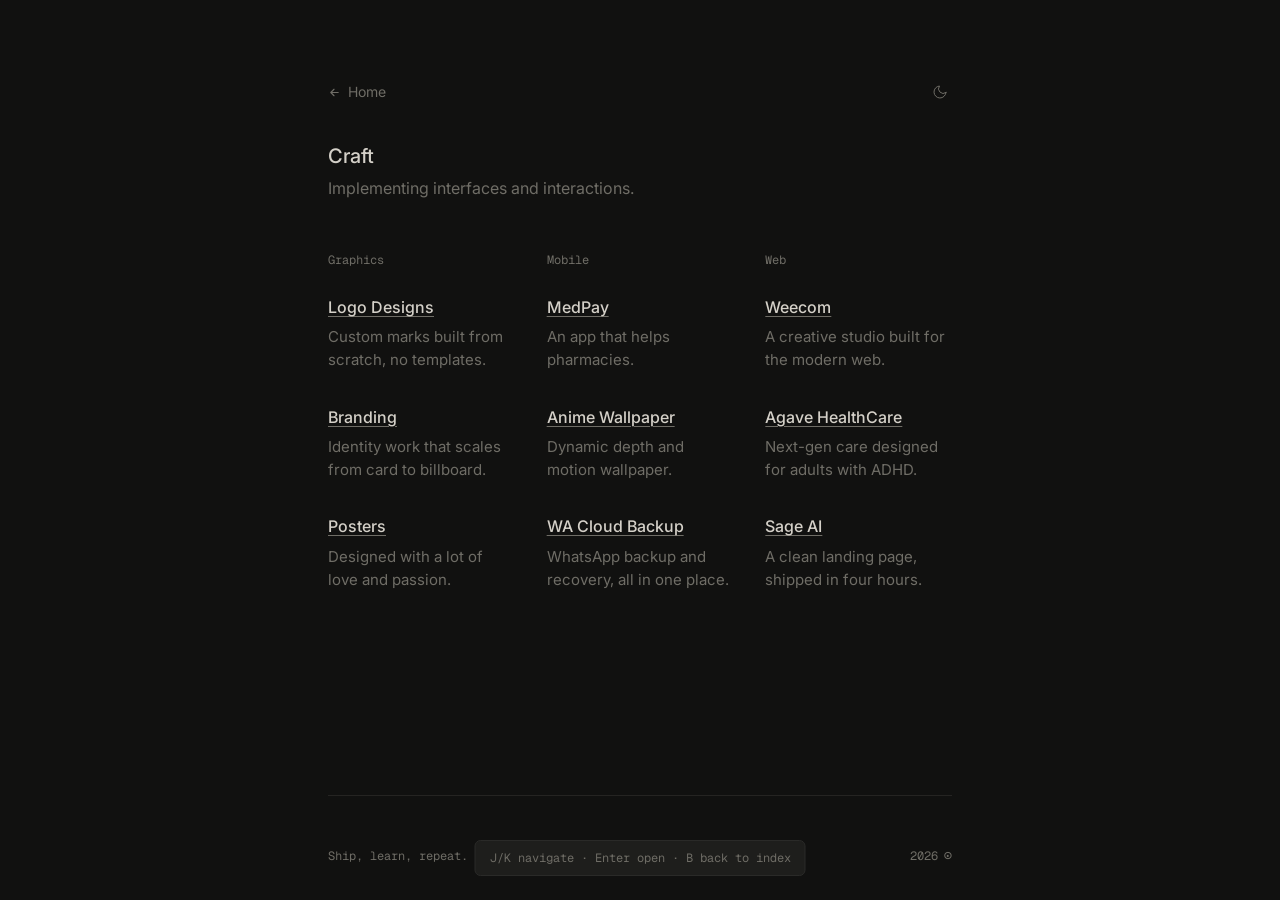
==== craft.html @ 4b4df3c6 "Add files via upload" ====
<!DOCTYPE html>
<html lang="en" data-theme="dark">

<head>
  <meta charset="UTF-8" />
  <meta name="viewport" content="width=device-width, initial-scale=1.0" />
  <title>Craft — snhk</title>
  <link rel="stylesheet" href="style.css" />
</head>

<body>

  <a href="#craft-main" class="skip-link">Skip to craft</a>

  <header class="page-header" role="banner">
    <a href="index.html" class="back-link" aria-label="Back to index">
      <svg width="13" height="13" viewBox="0 0 14 14" fill="none" xmlns="http://www.w3.org/2000/svg" aria-hidden="true">
        <path d="M11 7H3M3 7L6.5 3.5M3 7L6.5 10.5" stroke="currentColor" stroke-width="1.2" stroke-linecap="round"
          stroke-linejoin="round" />
      </svg>
      Home
    </a>
    <button class="theme-toggle" id="themeToggle" aria-label="Switch to light mode" title="Toggle theme (T)">
      <svg class="icon-moon" xmlns="http://www.w3.org/2000/svg" width="16" height="16" viewBox="0 0 24 24" fill="none"
        stroke="currentColor" stroke-width="1.5" stroke-linecap="round" stroke-linejoin="round" aria-hidden="true">
        <path d="M21 12.79A9 9 0 1 1 11.21 3 7 7 0 0 0 21 12.79z" />
      </svg>
      <svg class="icon-sun" xmlns="http://www.w3.org/2000/svg" width="16" height="16" viewBox="0 0 24 24" fill="none"
        stroke="currentColor" stroke-width="1.5" stroke-linecap="round" stroke-linejoin="round" aria-hidden="true">
        <circle cx="12" cy="12" r="5" />
        <line x1="12" y1="1" x2="12" y2="3" />
        <line x1="12" y1="21" x2="12" y2="23" />
        <line x1="4.22" y1="4.22" x2="5.64" y2="5.64" />
        <line x1="18.36" y1="18.36" x2="19.78" y2="19.78" />
        <line x1="1" y1="12" x2="3" y2="12" />
        <line x1="21" y1="12" x2="23" y2="12" />
        <line x1="4.22" y1="19.78" x2="5.64" y2="18.36" />
        <line x1="18.36" y1="5.64" x2="19.78" y2="4.22" />
      </svg>
    </button>
  </header>

  <main id="craft-main" tabindex="-1">

    <div class="craft-intro">
      <h1 class="craft-title">Craft</h1>
      <p class="craft-subtitle">Implementing interfaces and interactions.</p>
    </div>

    <div class="craft-grid">

      <!-- Column 1: Graphics -->
      <div class="craft-col">
        <h2 class="craft-col-label">Graphics</h2>
        <ul class="craft-list" role="list">
          <li class="craft-item">
            <a href="#" class="craft-item-title">Logo Designs</a>
            <p class="craft-item-desc">Custom marks built from scratch, no templates.</p>
          </li>
          <li class="craft-item">
            <a href="#" class="craft-item-title">Branding</a>
            <p class="craft-item-desc">Identity work that scales from card to billboard.</p>
          </li>
          <li class="craft-item">
            <a href="#" class="craft-item-title">Posters</a>
            <p class="craft-item-desc">Designed with a lot of love and passion.</p>
          </li>
        </ul>
      </div>

      <!-- Column 2: Mobile -->
      <div class="craft-col">
        <h2 class="craft-col-label">Mobile</h2>
        <ul class="craft-list" role="list">
          <li class="craft-item">
            <a href="#" class="craft-item-title">MedPay</a>
            <p class="craft-item-desc">An app that helps pharmacies.</p>
          </li>
          <li class="craft-item">
            <a href="#" class="craft-item-title">Anime Wallpaper</a>
            <p class="craft-item-desc">Dynamic depth and motion wallpaper.</p>
          </li>
          <li class="craft-item">
            <a href="#" class="craft-item-title">WA Cloud Backup</a>
            <p class="craft-item-desc">WhatsApp backup and recovery, all in one place.</p>
          </li>
        </ul>
      </div>

      <!-- Column 3: Web -->
      <div class="craft-col">
        <h2 class="craft-col-label">Web</h2>
        <ul class="craft-list" role="list">
          <li class="craft-item">
            <a href="#" class="craft-item-title">Weecom</a>
            <p class="craft-item-desc">A creative studio built for the modern web.</p>
          </li>
          <li class="craft-item">
            <a href="#" class="craft-item-title">Agave HealthCare</a>
            <p class="craft-item-desc">Next-gen care designed for adults with ADHD.</p>
          </li>
          <li class="craft-item">
            <a href="#" class="craft-item-title">Sage AI</a>
            <p class="craft-item-desc">A clean landing page, shipped in four hours.</p>
          </li>
        </ul>
      </div>

    </div>
  </main>

  <footer class="site-footer page-footer" role="contentinfo">
    <span class="footer-quote">Ship, learn, repeat.</span>
    <span class="footer-year">2026 <span class="footer-dot" aria-hidden="true">⊙</span></span>
  </footer>

  <div class="kbd-hint" id="kbdHint" role="status" aria-live="polite" aria-atomic="true"></div>

  <script src="script.js"></script>
</body>

</html>
---- style.css ----
/* =========================================================
   SALONI PORTFOLIO — style.css
   Single stylesheet for all pages: index, writing, craft, blog.

   Design system inspired by paco.me:
   – Precise spacing tokens
   – Smooth page-enter animations
   – Consistent layout proportions
   – Intentional whitespace
   ========================================================= */

/* --- Google Fonts --- */
@import url('https://fonts.googleapis.com/css2?family=Inter:wght@400;500;600&family=Geist+Mono:wght@400&display=swap');

/* =========================================================
   CSS VARIABLES
   ========================================================= */
:root {
  /* Spacing scale (8px base) */
  --s-1: 4px;
  --s-2: 8px;
  --s-3: 12px;
  --s-4: 16px;
  --s-5: 20px;
  --s-6: 24px;
  --s-7: 28px;
  --s-8: 32px;
  --s-9: 36px;
  --s-10: 40px;
  --s-12: 48px;
  --s-14: 56px;
  --s-16: 64px;
  --s-20: 80px;

  /* Layout */
  --content-width: 680px;
  --sidebar-width: 220px;
  --gutter: 52px;
  --page-pad: 28px;

  /* Dark theme (default) */
  --bg: #111110;
  --bg-header: #111110;
  --text: #d4d0c8;
  --text-muted: #6f6d66;
  --text-heading: #6f6d66;
  --link: #d4d0c8;
  --link-underline: #6f6d66;
  --link-hover: #ffffff;
  --border: #252422;
  --pfp-bg: #252422;
  --pfp-text: #6f6d66;
  --toggle-bg: transparent;
  --toggle-color: #6f6d66;
  --toggle-hover: #d4d0c8;
  --footer-text: #6f6d66;
  --hint-bg: #1e1e1c;
  --hint-text: #6f6d66;
  --hint-border: #2a2a28;
  --skip-bg: #252422;
  --skip-text: #d4d0c8;
  --code-bg: #1c1c1a;

  --transition: 0.2s ease;
  --ease-out: cubic-bezier(0.25, 0.46, 0.45, 0.94);
  --ease-spring: cubic-bezier(0.34, 1.56, 0.64, 1);
}

[data-theme="light"] {
  --bg: #f5f4ef;
  --bg-header: #f5f4ef;
  --text: #1a1916;
  --text-muted: #8f8d84;
  --text-heading: #8f8d84;
  --link: #1a1916;
  --link-underline: #b0aea6;
  --link-hover: #000000;
  --border: #e0dfd8;
  --pfp-bg: #e0dfd8;
  --pfp-text: #8f8d84;
  --toggle-bg: transparent;
  --toggle-color: #8f8d84;
  --toggle-hover: #1a1916;
  --footer-text: #8f8d84;
  --hint-bg: #eceae3;
  --hint-text: #8f8d84;
  --hint-border: #d6d4cc;
  --skip-bg: #e0dfd8;
  --skip-text: #1a1916;
  --code-bg: #e8e6df;
}

/* =========================================================
   RESET & BASE
   ========================================================= */
*,
*::before,
*::after {
  box-sizing: border-box;
  margin: 0;
  padding: 0;
}

html {
  scroll-behavior: smooth;
  height: 100%;
}

body {
  background: var(--bg);
  color: var(--text);
  font-family: 'Inter', system-ui, -apple-system, sans-serif;
  font-size: 16px;
  line-height: 1.7;
  -webkit-font-smoothing: antialiased;
  -moz-osx-font-smoothing: grayscale;
  transition: background var(--transition), color var(--transition);
  max-width: var(--content-width);
  margin: 0 auto;
  padding: var(--s-20) var(--page-pad) 0;
  min-height: 100vh;
  display: flex;
  flex-direction: column;
}

/* =========================================================
   SCROLL-EDGE FADES
   ========================================================= */
html::before,
html::after {
  content: '';
  position: fixed;
  left: 0;
  right: 0;
  height: 32px;
  pointer-events: none;
  z-index: 50;
  opacity: 0;
  transition: opacity 0.35s ease;
}

html::before {
  top: 0;
  background: linear-gradient(to bottom, var(--bg), transparent);
}

html::after {
  bottom: 0;
  background: linear-gradient(to top, var(--bg), transparent);
}

html.fade-top::before { opacity: 1; }
html.fade-bottom::after { opacity: 1; }

/* =========================================================
   PAGE-ENTER ANIMATION
   ========================================================= */
@keyframes fadeUp {
  from {
    opacity: 0;
    transform: translateY(8px);
  }
  to {
    opacity: 1;
    transform: translateY(0);
  }
}

@keyframes fadeIn {
  from { opacity: 0; }
  to { opacity: 1; }
}

/* Stagger delay utilities */
.animate-in {
  animation: fadeUp 0.6s var(--ease-out) both;
}

/* =========================================================
   SKIP LINK
   ========================================================= */
.skip-link {
  position: absolute;
  top: -100px;
  left: var(--page-pad);
  background: var(--skip-bg);
  color: var(--skip-text);
  font-family: 'Geist Mono', monospace;
  font-size: 12px;
  padding: 6px 12px;
  border-radius: 4px;
  text-decoration: none;
  z-index: 1000;
  transition: top 0.15s;
}

.skip-link:focus {
  top: 12px;
  outline: none;
}

/* =========================================================
   HEADER (index page only)
   ========================================================= */
.site-header {
  display: flex;
  align-items: center;
  justify-content: space-between;
  padding: 0;
  animation: fadeUp 0.5s var(--ease-out) both;
}

.header-left {
  display: flex;
  align-items: center;
  gap: 10px;
}

.pfp {
  width: 30px;
  height: 30px;
  border-radius: 50%;
  background: var(--pfp-bg);
  color: var(--pfp-text);
  font-family: 'Geist Mono', monospace;
  font-size: 8px;
  letter-spacing: 0.02em;
  display: flex;
  align-items: center;
  justify-content: center;
  flex-shrink: 0;
  user-select: none;
  transition: background var(--transition), color var(--transition);
}

.header-name {
  font-size: 16px;
  font-weight: 500;
  color: var(--text);
  letter-spacing: -0.01em;
}

/* =========================================================
   THEME TOGGLE (shared)
   ========================================================= */
.theme-toggle {
  background: none;
  border: none;
  cursor: pointer;
  color: var(--toggle-color);
  padding: 4px;
  display: flex;
  align-items: center;
  justify-content: center;
  border-radius: 4px;
  transition: color var(--transition);
  line-height: 1;
}

.theme-toggle:hover {
  color: var(--toggle-hover);
}

.theme-toggle:focus-visible {
  outline: 1px solid var(--text-muted);
  outline-offset: 2px;
}

[data-theme="dark"] .icon-sun { display: none; }
[data-theme="dark"] .icon-moon { display: block; }
[data-theme="light"] .icon-moon { display: none; }
[data-theme="light"] .icon-sun { display: block; }

/* =========================================================
   INDEX PAGE — Sections
   ========================================================= */
.section {
  padding: var(--s-12) 0;
  border-bottom: 1px solid var(--border);
  transition: border-color var(--transition);
}

/* Staggered entrance for each section */
.section:nth-child(1) { animation: fadeUp 0.55s var(--ease-out) 0.05s both; }
.section:nth-child(2) { animation: fadeUp 0.55s var(--ease-out) 0.12s both; }
.section:nth-child(3) { animation: fadeUp 0.55s var(--ease-out) 0.19s both; }
.section:nth-child(4) { animation: fadeUp 0.55s var(--ease-out) 0.26s both; }

.section:last-of-type {
  border-bottom: none;
}

.section:focus {
  outline: none;
}

.section.keyboard-focused {
  outline: 1px solid var(--text-muted);
  outline-offset: 8px;
  border-radius: 2px;
}

/* Intro */
.intro-text {
  font-size: 17px;
  line-height: 1.7;
  color: var(--text);
  margin-bottom: var(--s-5);
}

.intro-sub {
  font-size: 17px;
  line-height: 1.7;
  color: var(--text);
}

/* =========================================================
   INDEX — Three-column grid
   ========================================================= */
.grid-section {
  display: grid;
  grid-template-columns: 1fr 1fr 1fr;
  gap: 0 var(--s-8);
  align-items: start;
}

.col-label {
  font-family: 'Geist Mono', monospace;
  font-size: 12px;
  font-weight: 400;
  color: var(--text-heading);
  letter-spacing: 0;
  margin-bottom: var(--s-5);
  text-transform: none;
  transition: color var(--transition);
}

.item-list {
  list-style: none;
  display: flex;
  flex-direction: column;
  gap: var(--s-5);
}

.item-title {
  font-size: 16px;
  font-weight: 500;
  color: var(--link);
  text-decoration: underline;
  text-decoration-color: var(--link-underline);
  text-underline-offset: 3px;
  text-decoration-thickness: 1px;
  display: inline;
  transition: color 0.15s, text-decoration-color 0.15s;
}

.item-title:hover,
.item-title:focus-visible {
  color: var(--link-hover);
  text-decoration-color: var(--link-hover);
  outline: none;
}

.item-title:focus-visible {
  outline: 1px solid var(--text-muted);
  outline-offset: 2px;
  border-radius: 1px;
}

.arrow {
  font-style: normal;
  font-size: 13px;
  color: var(--text-muted);
  transition: color 0.15s;
}

.item-title:hover .arrow {
  color: var(--link-hover);
}

.item-desc {
  font-size: 15px;
  color: var(--text-muted);
  line-height: 1.55;
  margin-top: var(--s-1);
  transition: color var(--transition);
}

/* =========================================================
   INDEX — Now / Connect sections
   ========================================================= */
.section-heading {
  font-family: 'Geist Mono', monospace;
  font-size: 12px;
  font-weight: 400;
  color: var(--text-heading);
  margin-bottom: var(--s-5);
  text-transform: none;
  transition: color var(--transition);
}

.now-section p,
.connect-section p {
  font-size: 17px;
  line-height: 1.7;
  color: var(--text);
  margin-bottom: var(--s-4);
}

.now-section p:last-child,
.connect-section p:last-child {
  margin-bottom: 0;
}

/* Inline links */
.underline-link {
  color: var(--link);
  text-decoration: underline;
  text-decoration-color: var(--link-underline);
  text-underline-offset: 3px;
  text-decoration-thickness: 1px;
  transition: color 0.15s, text-decoration-color 0.15s;
}

.underline-link:hover,
.underline-link:focus-visible {
  color: var(--link-hover);
  text-decoration-color: var(--link-hover);
  outline: none;
}

.underline-link:focus-visible {
  outline: 1px solid var(--text-muted);
  outline-offset: 2px;
  border-radius: 1px;
}

/* =========================================================
   FOOTER (shared)
   ========================================================= */
.site-footer {
  display: flex;
  align-items: center;
  justify-content: space-between;
  margin-top: auto;
  padding: var(--s-12) 0 var(--s-8);
  animation: fadeIn 0.5s var(--ease-out) 0.35s both;
}

/* Inner page footer separator */
.page-footer {
  border-top: 1px solid var(--border);
  transition: border-color var(--transition);
}

.footer-quote {
  font-family: 'Geist Mono', monospace;
  font-size: 12px;
  color: var(--footer-text);
  transition: color var(--transition);
}

.footer-year {
  font-family: 'Geist Mono', monospace;
  font-size: 12px;
  color: var(--footer-text);
  display: flex;
  align-items: center;
  gap: 6px;
  transition: color var(--transition);
}

.footer-dot {
  font-size: 14px;
}

/* =========================================================
   KEYBOARD HINT TOAST (shared)
   ========================================================= */
.kbd-hint {
  position: fixed;
  bottom: var(--s-6);
  left: 50%;
  transform: translateX(-50%) translateY(8px);
  background: var(--hint-bg);
  color: var(--hint-text);
  border: 1px solid var(--hint-border);
  font-family: 'Geist Mono', monospace;
  font-size: 12px;
  padding: 7px 14px;
  border-radius: 6px;
  opacity: 0;
  pointer-events: none;
  transition: opacity 0.2s, transform 0.2s,
    background var(--transition), color var(--transition), border-color var(--transition);
  white-space: nowrap;
  z-index: 100;
}

.kbd-hint.visible {
  opacity: 1;
  transform: translateX(-50%) translateY(0);
}

/* =========================================================
   BACK LINK (shared: writing + craft + blog pages)
   ========================================================= */
.back-link {
  display: inline-flex;
  align-items: center;
  gap: 7px;
  font-size: 14px;
  color: var(--text-muted);
  text-decoration: none;
  transition: color 0.15s;
  line-height: 1;
}

.back-link svg {
  flex-shrink: 0;
  transition: transform 0.2s var(--ease-spring), color 0.15s;
}

.back-link:hover,
.back-link:focus-visible {
  color: var(--text);
  outline: none;
}

.back-link:hover svg {
  transform: translateX(-2px);
}

.back-link:focus-visible {
  outline: 1px solid var(--text-muted);
  outline-offset: 3px;
  border-radius: 2px;
}

/* =========================================================
   PAGE HEADER (inner pages: writing, craft, blog)
   ========================================================= */
.page-header {
  display: flex;
  align-items: center;
  justify-content: space-between;
  padding: 0;
  margin-bottom: var(--s-10);
  animation: fadeUp 0.5s var(--ease-out) both;
}

/* =========================================================
   WRITING PAGE
   ========================================================= */

/* Writing heading */
.writing-heading {
  font-size: 20px;
  font-weight: 500;
  color: var(--text);
  line-height: 1.2;
  margin-bottom: var(--s-9);
  transition: color var(--transition);
  animation: fadeUp 0.5s var(--ease-out) 0.15s both;
}

/* Writing list */
.writing-list {
  list-style: none;
  width: 100%;
  animation: fadeUp 0.5s var(--ease-out) 0.22s both;
}

.writing-row {
  display: grid;
  grid-template-columns: 72px 1fr auto;
  align-items: stretch;
}

/*
  Borders on .writing-title and .writing-date — NOT the row —
  so the year gutter column stays visually "open".
*/
.writing-title,
.writing-date {
  border-bottom: 1px solid var(--border);
  transition: border-color var(--transition), color 0.15s;
  display: flex;
  align-items: center;
  padding: 14px 0;
}

.writing-row:first-child .writing-title,
.writing-row:first-child .writing-date {
  border-top: 1px solid var(--border);
}

.writing-year {
  font-family: 'Geist Mono', monospace;
  font-size: 13px;
  color: var(--text-muted);
  user-select: none;
  display: flex;
  align-items: center;
  padding: 14px 0;
  transition: color var(--transition);
}

.writing-title {
  font-size: 16px;
  font-weight: 400;
  color: var(--text);
  text-decoration: none;
  line-height: 1.4;
}

.writing-title:hover,
.writing-title:focus-visible {
  color: var(--link-hover);
  outline: none;
}

.writing-title:focus-visible {
  outline: 1px solid var(--text-muted);
  outline-offset: 2px;
  border-radius: 1px;
}

.writing-date {
  font-family: 'Geist Mono', monospace;
  font-size: 13px;
  color: var(--text-muted);
  white-space: nowrap;
  padding-left: var(--s-5);
  justify-content: flex-end;
}

.writing-row:hover .writing-title {
  color: var(--link-hover);
}

.writing-row:hover .writing-date {
  color: var(--text);
}

.writing-row.row-focused .writing-title {
  color: var(--link-hover);
  text-decoration: underline;
  text-decoration-color: var(--link-underline);
  text-underline-offset: 3px;
}

.writing-row.row-focused .writing-date {
  color: var(--text);
}

/* =========================================================
   BLOG POST PAGE
   ========================================================= */
.blog-content {
  padding: 0 0 var(--s-20);
}

.blog-post {
  max-width: 100%;
}

/* Title */
.blog-title {
  font-size: 22px;
  font-weight: 500;
  color: var(--text);
  line-height: 1.35;
  margin-bottom: 6px;
  transition: color var(--transition);
  animation: fadeUp 0.5s var(--ease-out) 0.1s both;
}

/* Date */
.blog-date {
  display: block;
  font-family: 'Geist Mono', monospace;
  font-size: 13px;
  color: var(--text-muted);
  margin-bottom: var(--s-10);
  transition: color var(--transition);
  animation: fadeUp 0.5s var(--ease-out) 0.15s both;
}

/* Blog body — prose */
.blog-body {
  font-size: 16px;
  line-height: 1.75;
  color: var(--text);
  animation: fadeUp 0.5s var(--ease-out) 0.22s both;
}

.blog-body p {
  margin-bottom: var(--s-5);
  transition: color var(--transition);
}

.blog-body p:last-child {
  margin-bottom: 0;
}

.blog-body em {
  font-style: italic;
}

/* Section headings */
.blog-heading {
  font-size: 18px;
  font-weight: 600;
  color: var(--text);
  margin-top: var(--s-9);
  margin-bottom: var(--s-4);
  line-height: 1.35;
  transition: color var(--transition);
}

/* Lists */
.blog-body ul {
  list-style: disc;
  padding-left: var(--s-5);
  margin-bottom: var(--s-5);
}

.blog-body ul li {
  font-size: 17px;
  line-height: 1.75;
  color: var(--text);
  margin-bottom: 6px;
  padding-left: var(--s-1);
  transition: color var(--transition);
}

.blog-body ul li:last-child {
  margin-bottom: 0;
}

/* Nested lists */
.blog-body ul ul {
  list-style: circle;
  margin-top: 6px;
  margin-bottom: 6px;
}

/* Inline code */
.blog-body code {
  font-family: 'Geist Mono', monospace;
  font-size: 14px;
  background: var(--code-bg);
  color: var(--text);
  padding: 2px 7px;
  border-radius: 4px;
  transition: background var(--transition), color var(--transition);
}

/* Blog images */
.blog-image-wrap {
  margin: var(--s-8) 0;
  border-radius: 8px;
  overflow: hidden;
  background: var(--pfp-bg);
  transition: background var(--transition);
}

.blog-image-wrap img {
  display: block;
  width: 100%;
  height: auto;
}

.blog-image-caption {
  font-family: 'Geist Mono', monospace;
  font-size: 12px;
  color: var(--text-muted);
  padding: 10px var(--s-4);
  text-align: center;
  transition: color var(--transition);
}

/* Links inside blog body */
.blog-body .underline-link {
  color: var(--link);
  text-decoration: underline;
  text-decoration-color: var(--link-underline);
  text-underline-offset: 3px;
  text-decoration-thickness: 1px;
  transition: color 0.15s, text-decoration-color 0.15s;
}

.blog-body .underline-link:hover,
.blog-body .underline-link:focus-visible {
  color: var(--link-hover);
  text-decoration-color: var(--link-hover);
}

/* =========================================================
   CRAFT PAGE
   ========================================================= */


/* Intro */
.craft-intro {
  margin-bottom: var(--s-12);
  animation: fadeUp 0.5s var(--ease-out) 0.15s both;
}

.craft-title {
  font-size: 20px;
  font-weight: 500;
  color: var(--text);
  line-height: 1.2;
  margin-bottom: 8px;
  transition: color var(--transition);
}

.craft-subtitle {
  font-size: 16px;
  font-weight: 400;
  color: var(--text-muted);
  line-height: 1.6;
  transition: color var(--transition);
}

/* 3-column grid */
.craft-grid {
  display: grid;
  grid-template-columns: 1fr 1fr 1fr;
  gap: 0 var(--s-8);
  align-items: start;
  animation: fadeUp 0.55s var(--ease-out) 0.22s both;
}

.craft-col-label {
  font-family: 'Geist Mono', monospace;
  font-size: 12px;
  font-weight: 400;
  color: var(--text-muted);
  letter-spacing: 0;
  margin-bottom: var(--s-6);
  transition: color var(--transition);
}

.craft-list {
  list-style: none;
  display: flex;
  flex-direction: column;
  gap: var(--s-8);
}

.craft-item-title {
  font-size: 16px;
  font-weight: 500;
  color: var(--text);
  text-decoration: underline;
  text-decoration-color: var(--link-underline);
  text-underline-offset: 3px;
  text-decoration-thickness: 1px;
  display: inline;
  transition: color 0.15s, text-decoration-color 0.15s;
}

.craft-item-title:hover,
.craft-item-title:focus-visible {
  color: var(--link-hover);
  text-decoration-color: var(--link-hover);
  outline: none;
}

.craft-item-title:focus-visible {
  outline: 1px solid var(--text-muted);
  outline-offset: 2px;
  border-radius: 1px;
}

.craft-item-desc {
  font-size: 15px;
  color: var(--text-muted);
  line-height: 1.55;
  margin-top: var(--s-1);
  transition: color var(--transition);
}

.craft-focused {
  color: var(--link-hover) !important;
  text-decoration-color: var(--link-hover) !important;
}

/* =========================================================
   RESPONSIVE
   ========================================================= */

/* Index page */
@media (max-width: 600px) {
  body {
    padding: var(--s-14) var(--s-5) 0;
  }

  .site-header,
  .page-header {
    padding: 0;
  }

  .section {
    padding: var(--s-9) 0;
  }

  .grid-section {
    grid-template-columns: 1fr;
    gap: var(--s-9) 0;
  }

  .grid-section .grid-col:not(:last-child) {
    border-bottom: 1px solid var(--border);
    padding-bottom: var(--s-9);
  }

  .item-title {
    font-size: 16px;
  }

  .item-desc {
    font-size: 14px;
  }
}

/* Writing, Blog & Craft pages */
@media (max-width: 700px) {
  .writing-row {
    grid-template-columns: 52px 1fr auto;
  }

  .blog-title {
    font-size: 20px;
  }

  .blog-heading {
    font-size: 17px;
    margin-top: var(--s-7);
    margin-bottom: var(--s-3);
  }

  .blog-body {
    font-size: 15px;
  }

  .blog-body code {
    font-size: 13px;
  }

  .craft-grid {
    grid-template-columns: 1fr;
    gap: var(--s-10) 0;
  }
}

/* =========================================================
   SELECTION
   ========================================================= */
::selection {
  background: var(--text-muted);
  color: var(--bg);
}

/* =========================================================
   SMOOTH TRANSITIONS ON THEME CHANGE
   ========================================================= */
html[data-theme] * {
  transition-property: color, background-color, border-color, text-decoration-color, fill, stroke;
  transition-duration: 0.2s;
  transition-timing-function: ease;
}

/* Exclude animations from theme transitions */
html[data-theme] .section,
html[data-theme] .site-header,
html[data-theme] .site-footer,
html[data-theme] .writing-heading,
html[data-theme] .writing-list,
html[data-theme] .blog-title,
html[data-theme] .blog-date,
html[data-theme] .blog-body,
html[data-theme] .craft-intro,
html[data-theme] .craft-grid {
  transition-property: color, background-color, border-color;
}
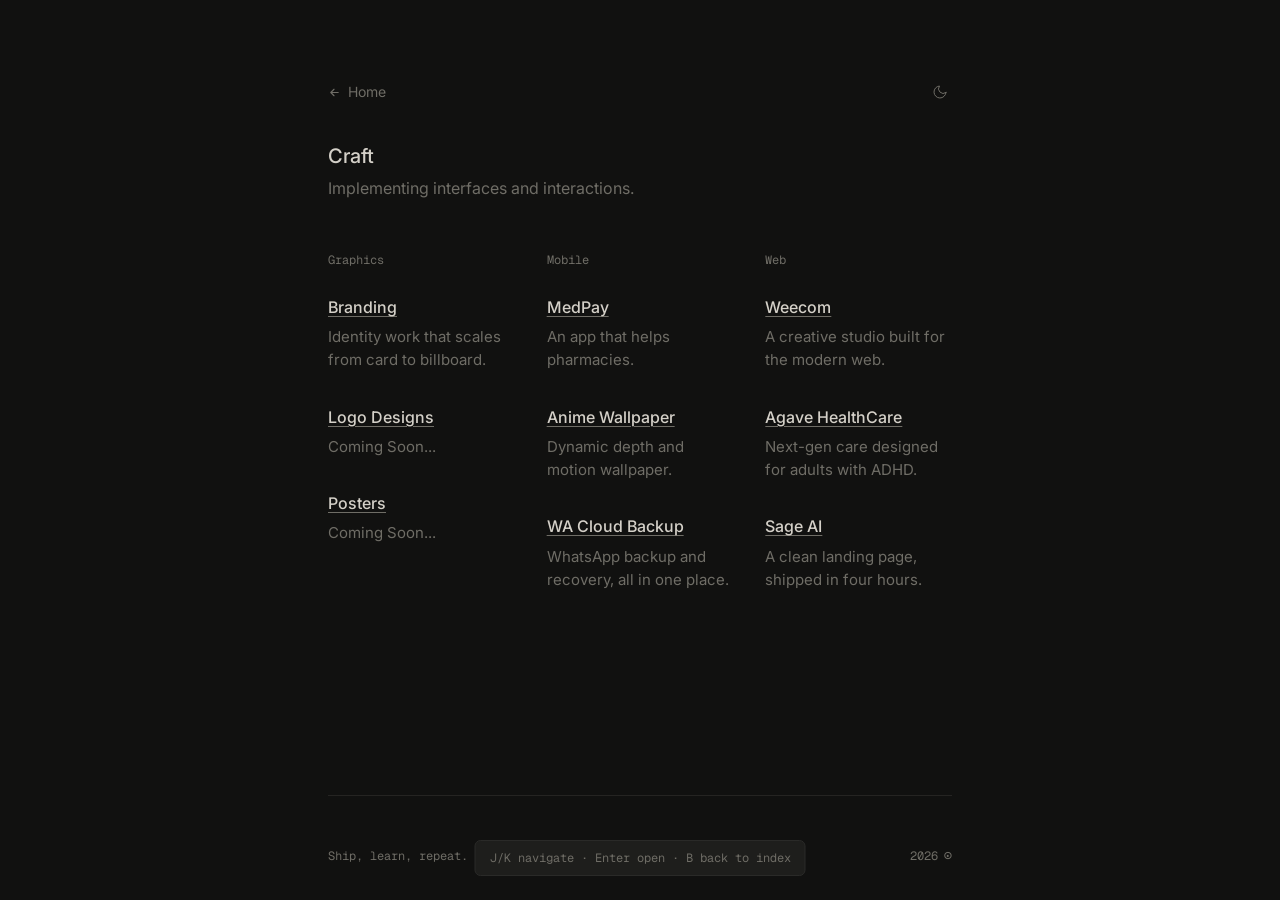
==== commit 923d1cd9: "Add files via upload" ====
--- a/craft.html
+++ b/craft.html
@@ -54,16 +54,18 @@
         <h2 class="craft-col-label">Graphics</h2>
         <ul class="craft-list" role="list">
           <li class="craft-item">
-            <a href="#" class="craft-item-title">Logo Designs</a>
-            <p class="craft-item-desc">Custom marks built from scratch, no templates.</p>
-          </li>
-          <li class="craft-item">
-            <a href="#" class="craft-item-title">Branding</a>
+            <a href="https://www.behance.net/gallery/201125677/DEZAINA-Brand-Design" target="_blank"
+              rel="noopener noreferrer" class="craft-item-title">Branding</a>
             <p class="craft-item-desc">Identity work that scales from card to billboard.</p>
           </li>
           <li class="craft-item">
+            <a href="#" class="craft-item-title">Logo Designs</a>
+            <p class="craft-item-desc">Coming Soon...</p>
+          </li>
+
+          <li class="craft-item">
             <a href="#" class="craft-item-title">Posters</a>
-            <p class="craft-item-desc">Designed with a lot of love and passion.</p>
+            <p class="craft-item-desc">Coming Soon...</p>
           </li>
         </ul>
       </div>
@@ -73,15 +75,18 @@
         <h2 class="craft-col-label">Mobile</h2>
         <ul class="craft-list" role="list">
           <li class="craft-item">
-            <a href="#" class="craft-item-title">MedPay</a>
+            <a href="https://play.google.com/store/apps/details?id=com.medpay.medway" target="_blank"
+              rel="noopener noreferrer" class="craft-item-title">MedPay</a>
             <p class="craft-item-desc">An app that helps pharmacies.</p>
           </li>
           <li class="craft-item">
-            <a href="#" class="craft-item-title">Anime Wallpaper</a>
+            <a href="https://apps.apple.com/us/app/anime-wallpaper-depth-effect/id6474242552" target="_blank"
+              rel="noopener noreferrer" class="craft-item-title">Anime Wallpaper</a>
             <p class="craft-item-desc">Dynamic depth and motion wallpaper.</p>
           </li>
           <li class="craft-item">
-            <a href="#" class="craft-item-title">WA Cloud Backup</a>
+            <a href="https://apps.apple.com/us/app/wt-chat-backup-restore-delete/id1598695069" target="_blank"
+              rel="noopener noreferrer" class="craft-item-title">WA Cloud Backup</a>
             <p class="craft-item-desc">WhatsApp backup and recovery, all in one place.</p>
           </li>
         </ul>
@@ -92,15 +97,17 @@
         <h2 class="craft-col-label">Web</h2>
         <ul class="craft-list" role="list">
           <li class="craft-item">
-            <a href="#" class="craft-item-title">Weecom</a>
+            <a href="https://weecom.in/" target="_blank" rel="noopener noreferrer" class="craft-item-title">Weecom</a>
             <p class="craft-item-desc">A creative studio built for the modern web.</p>
           </li>
           <li class="craft-item">
-            <a href="#" class="craft-item-title">Agave HealthCare</a>
+            <a href="https://www.agavehealth.com/" target="_blank" rel="noopener noreferrer"
+              class="craft-item-title">Agave HealthCare</a>
             <p class="craft-item-desc">Next-gen care designed for adults with ADHD.</p>
           </li>
           <li class="craft-item">
-            <a href="#" class="craft-item-title">Sage AI</a>
+            <a href="https://www.behance.net/gallery/201125809/SageAI-Landing-Page-Design" target="_blank"
+              rel="noopener noreferrer" class="craft-item-title">Sage AI</a>
             <p class="craft-item-desc">A clean landing page, shipped in four hours.</p>
           </li>
         </ul>
--- a/style.css
+++ b/style.css
@@ -173,7 +173,7 @@
 
 /* Stagger delay utilities */
 .animate-in {
-  animation: fadeUp 0.6s var(--ease-out) both;
+  animation: fadeUp 0.3s var(--ease-out) both;
 }
 
 /* =========================================================
@@ -207,7 +207,7 @@
   align-items: center;
   justify-content: space-between;
   padding: 0;
-  animation: fadeUp 0.5s var(--ease-out) both;
+  animation: fadeUp 0.25s var(--ease-out) both;
 }
 
 .header-left {
@@ -281,10 +281,10 @@
 }
 
 /* Staggered entrance for each section */
-.section:nth-child(1) { animation: fadeUp 0.55s var(--ease-out) 0.05s both; }
-.section:nth-child(2) { animation: fadeUp 0.55s var(--ease-out) 0.12s both; }
-.section:nth-child(3) { animation: fadeUp 0.55s var(--ease-out) 0.19s both; }
-.section:nth-child(4) { animation: fadeUp 0.55s var(--ease-out) 0.26s both; }
+.section:nth-child(1) { animation: fadeUp 0.3s var(--ease-out) 0.02s both; }
+.section:nth-child(2) { animation: fadeUp 0.3s var(--ease-out) 0.05s both; }
+.section:nth-child(3) { animation: fadeUp 0.3s var(--ease-out) 0.08s both; }
+.section:nth-child(4) { animation: fadeUp 0.3s var(--ease-out) 0.11s both; }
 
 .section:last-of-type {
   border-bottom: none;
@@ -444,7 +444,7 @@
   justify-content: space-between;
   margin-top: auto;
   padding: var(--s-12) 0 var(--s-8);
-  animation: fadeIn 0.5s var(--ease-out) 0.35s both;
+  animation: fadeIn 0.3s var(--ease-out) 0.12s both;
 }
 
 /* Inner page footer separator */
@@ -546,7 +546,7 @@
   justify-content: space-between;
   padding: 0;
   margin-bottom: var(--s-10);
-  animation: fadeUp 0.5s var(--ease-out) both;
+  animation: fadeUp 0.25s var(--ease-out) both;
 }
 
 /* =========================================================
@@ -561,14 +561,14 @@
   line-height: 1.2;
   margin-bottom: var(--s-9);
   transition: color var(--transition);
-  animation: fadeUp 0.5s var(--ease-out) 0.15s both;
+  animation: fadeUp 0.25s var(--ease-out) 0.04s both;
 }
 
 /* Writing list */
 .writing-list {
   list-style: none;
   width: 100%;
-  animation: fadeUp 0.5s var(--ease-out) 0.22s both;
+  animation: fadeUp 0.25s var(--ease-out) 0.08s both;
 }
 
 .writing-row {
@@ -673,7 +673,7 @@
   line-height: 1.35;
   margin-bottom: 6px;
   transition: color var(--transition);
-  animation: fadeUp 0.5s var(--ease-out) 0.1s both;
+  animation: fadeUp 0.25s var(--ease-out) 0.03s both;
 }
 
 /* Date */
@@ -684,7 +684,7 @@
   color: var(--text-muted);
   margin-bottom: var(--s-10);
   transition: color var(--transition);
-  animation: fadeUp 0.5s var(--ease-out) 0.15s both;
+  animation: fadeUp 0.25s var(--ease-out) 0.06s both;
 }
 
 /* Blog body — prose */
@@ -692,7 +692,7 @@
   font-size: 16px;
   line-height: 1.75;
   color: var(--text);
-  animation: fadeUp 0.5s var(--ease-out) 0.22s both;
+  animation: fadeUp 0.25s var(--ease-out) 0.09s both;
 }
 
 .blog-body p {
@@ -805,7 +805,7 @@
 /* Intro */
 .craft-intro {
   margin-bottom: var(--s-12);
-  animation: fadeUp 0.5s var(--ease-out) 0.15s both;
+  animation: fadeUp 0.25s var(--ease-out) 0.04s both;
 }
 
 .craft-title {
@@ -831,7 +831,7 @@
   grid-template-columns: 1fr 1fr 1fr;
   gap: 0 var(--s-8);
   align-items: start;
-  animation: fadeUp 0.55s var(--ease-out) 0.22s both;
+  animation: fadeUp 0.25s var(--ease-out) 0.08s both;
 }
 
 .craft-col-label {
